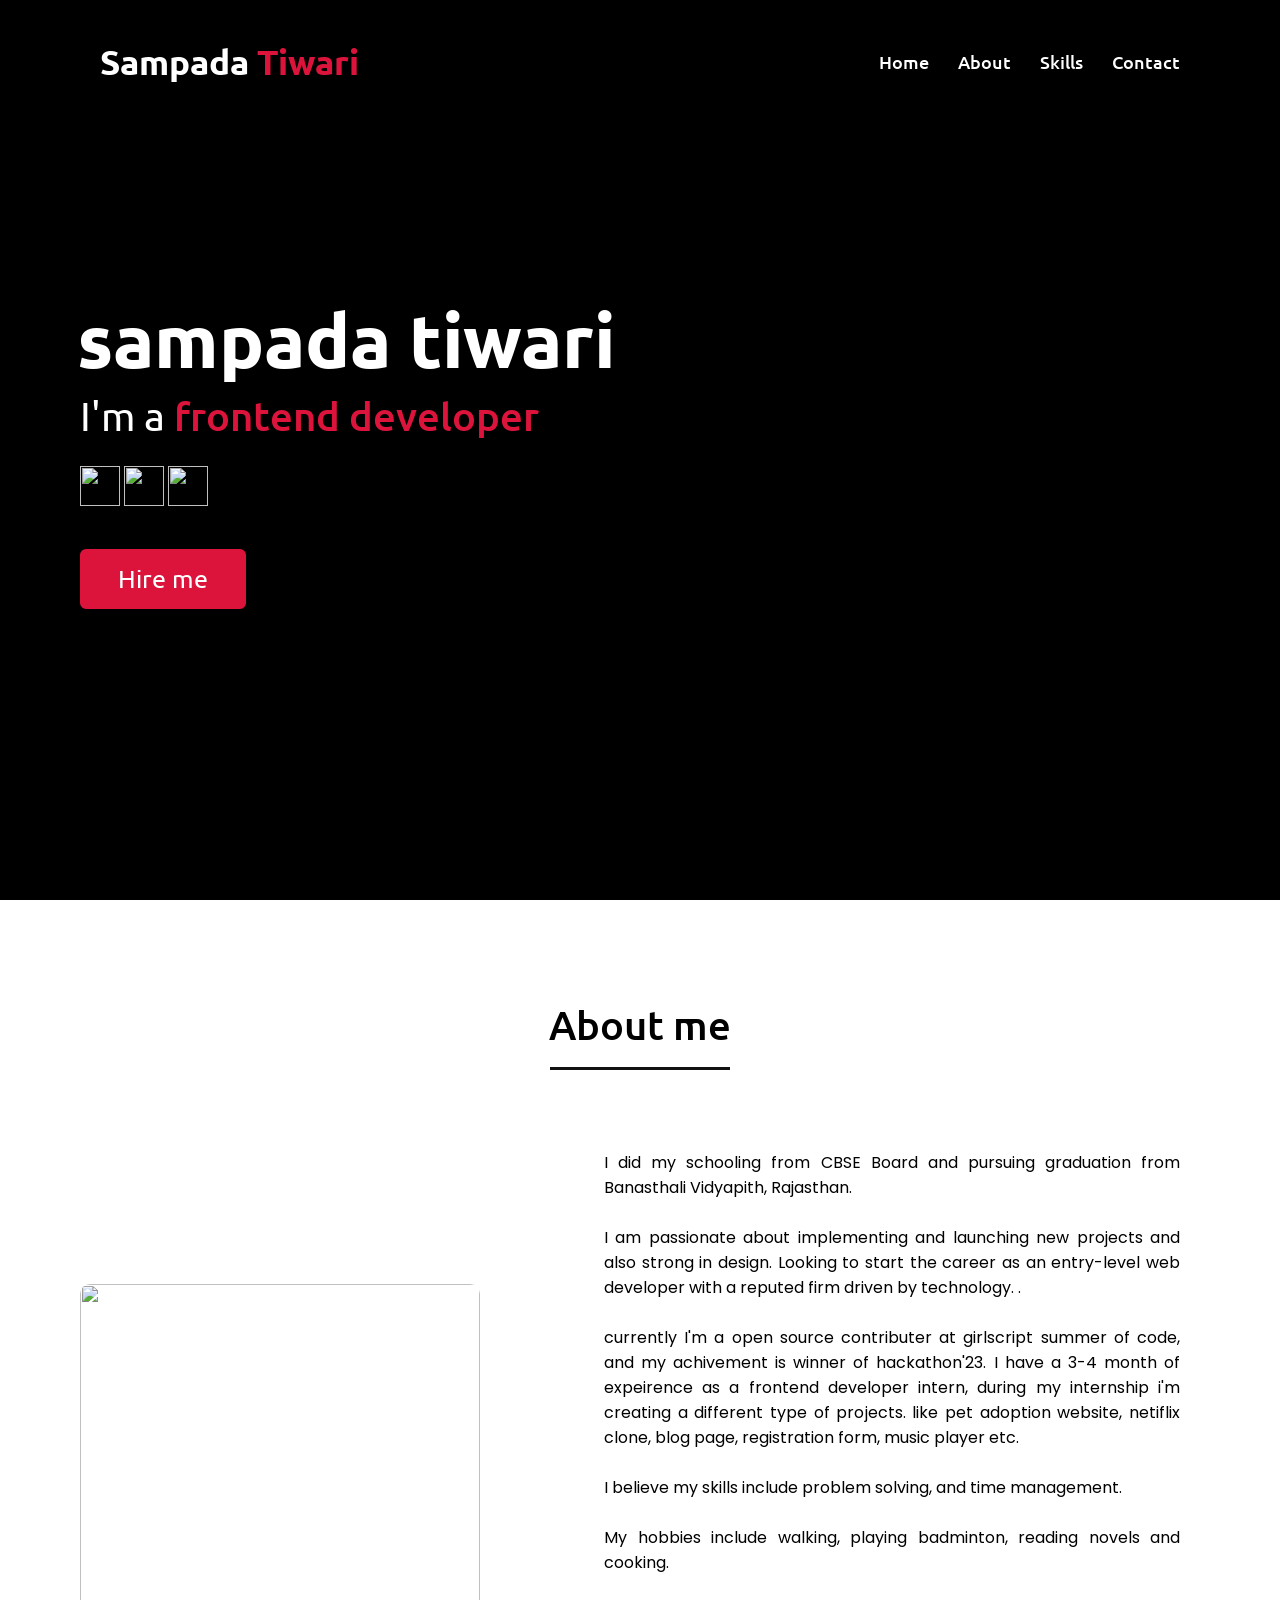
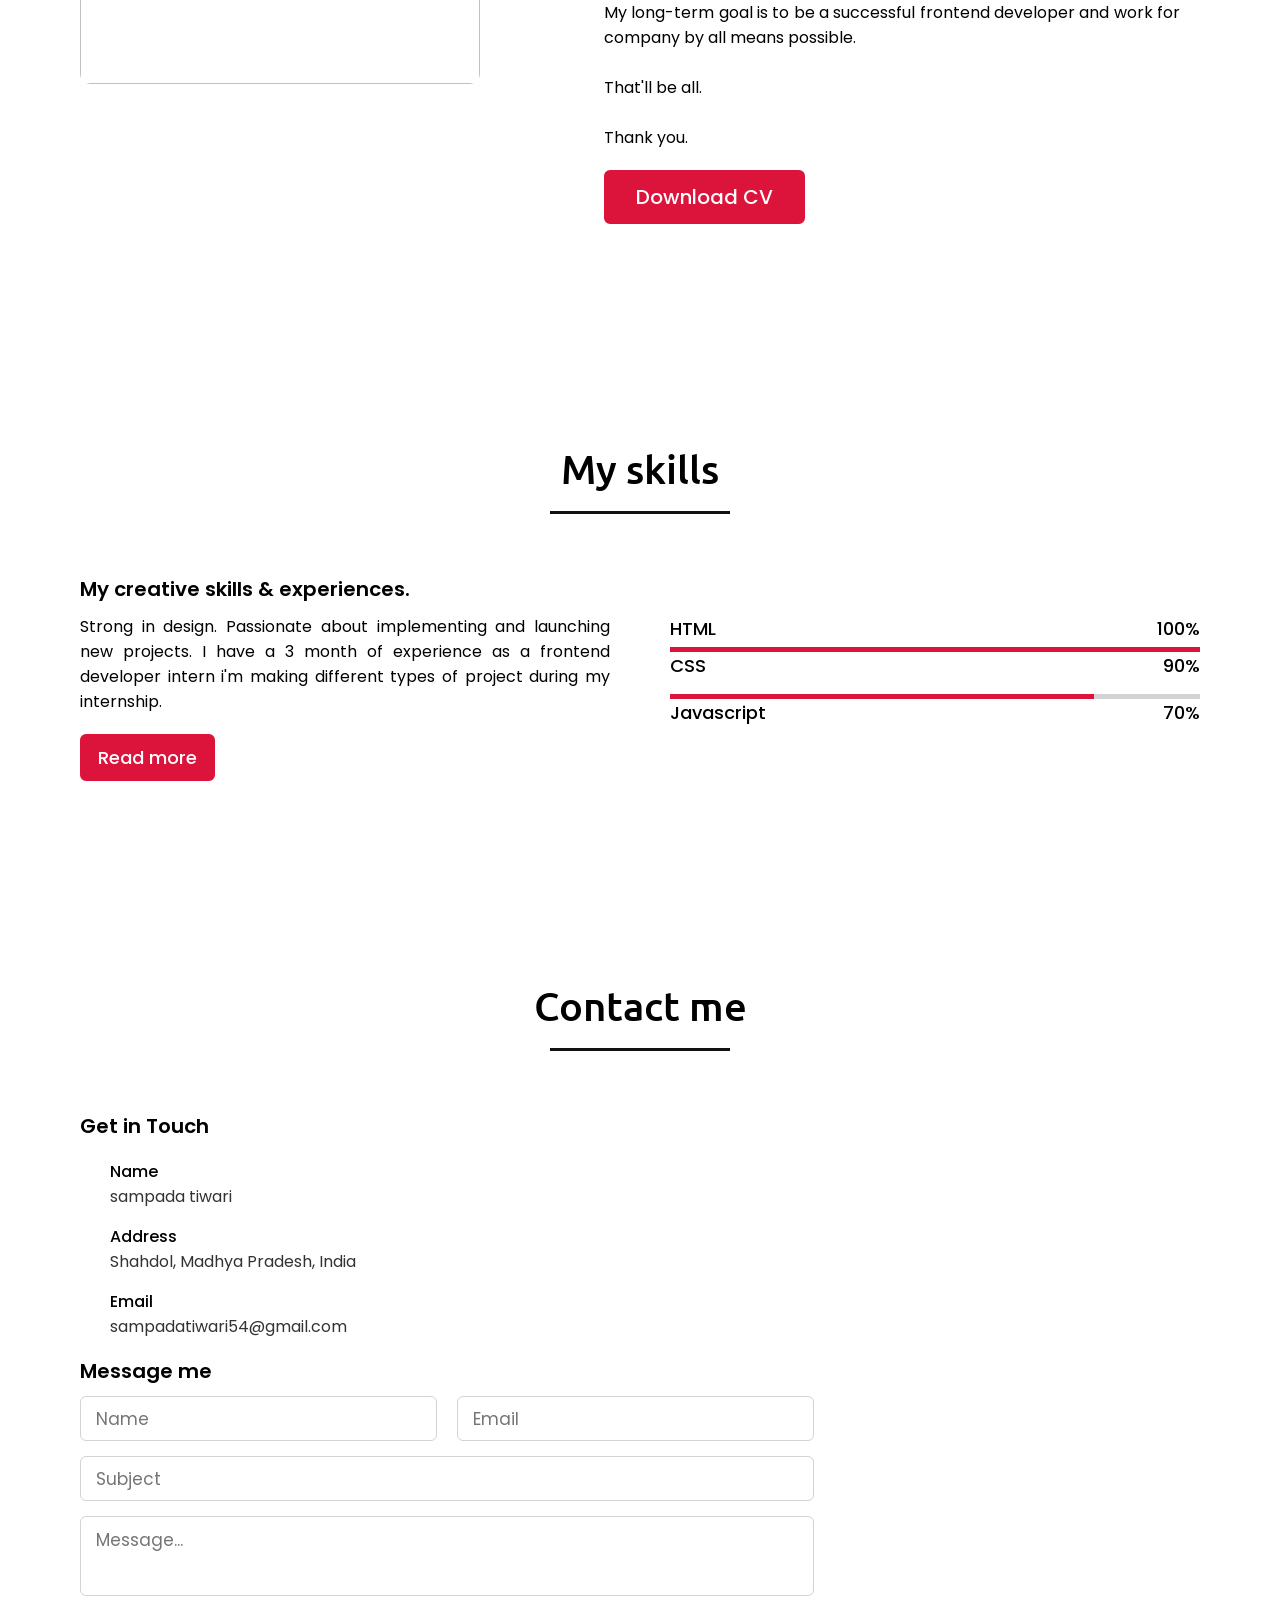
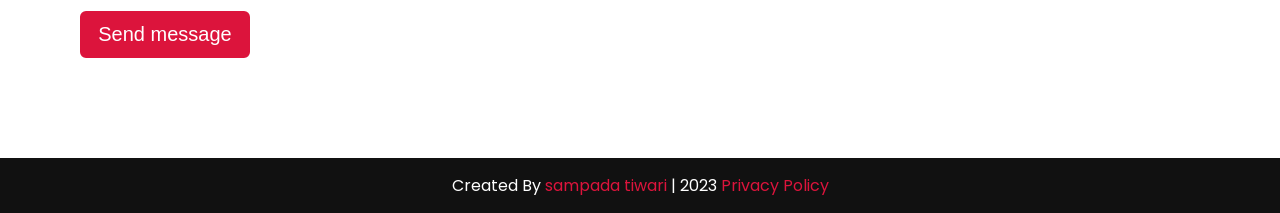
==== index.html @ 9e6a6238 "Add files via upload" ====
<!DOCTYPE html>
<html lang="en">
<head>
  <link href="assets/img/favicon.jpg" rel="apple-touch-icon">
    <meta charset="UTF-8">
    <meta name="viewport" content="width=device-width, initial-scale=1.0">
    <title>Hi there, I am sampada tiwari</title>
    <link rel="stylesheet" href="index.css">
    <script src="https://kit.fontawesome.com/a076d05399.js"></script>
    <script src="https://code.jquery.com/jquery-3.5.1.min.js"></script>
    <script src="https://cdnjs.cloudflare.com/ajax/libs/typed.js/2.0.11/typed.min.js"></script>
    <script src="https://cdnjs.cloudflare.com/ajax/libs/waypoints/4.0.1/jquery.waypoints.min.js"></script>
    <script src="https://cdnjs.cloudflare.com/ajax/libs/OwlCarousel2/2.3.4/owl.carousel.min.js"></script>
    <link rel="stylesheet" href="https://cdnjs.cloudflare.com/ajax/libs/OwlCarousel2/2.3.4/assets/owl.carousel.min.css"/>
<script src='https://kit.fontawesome.com/a076d05399.js' crossorigin='anonymous'></script>

</head>
<body>
    <div class="scroll-up-btn">
        <i class="fas fa-angle-up"></i>
    </div>
               
    <nav class="navbar">
        <div class="max-width">
            <div class="logo"><a href="#" class="hire about-img" style="padding: 20px; border-radius: 10px;">Sampada <span>Tiwari</span></a></div>
            <ul class="menu about-img" style="padding: 20px; border-radius: 10px;">
                <li><a href="#home" class="menu-btn hire">Home</a></li>
                <li><a href="#about" class="menu-btn hire">About</a></li>
                <li><a href="#skills" class="menu-btn hire">Skills</a></li>
                <li><a href="#contact" class="menu-btn hire">Contact</a></li>
            </ul>
            <div class="menu-btn">
                <i class="fas fa-bars"></i>
            </div>
        </div>
    </nav>

    <!-- home section start -->
    <section class="home" id="home">
        <div class="max-width">
            <div class="home-content">
                <div class="text-1"></div>
                <div class="text-2">sampada tiwari</div>
                <div class="text-3">I'm a <span>frontend developer</span></div>
		    <br>
		<div class="row">
            <a href="https://instagram.com/sampuu_30?igshid=MzRlODBiNWFlZA=="><img src="instagram.png" width="40px" height="40px"></a><span>  </span>
	           <a href="https://www.linkedin.com/in/sampada-tiwari-217123257"><img src="linkedln.png" width="40px" height="40px"></a><span>  </span>
		   <a href="https://github.com/Sampadatiwari"><img src="github.png" width="40px" height="40px"></a><span>  </span>
                 </div>
		    <br>
                <a href="mailto:samapdatiwari54@gmail.com" class="hire about-img">Hire me</a>
            </div>
        </div>
    </section>

    <!-- about section start -->
    <section class="about" id="about">
        <div class="max-width">
            <h2 class="title">About me</h2>
            <div class="about-content">
                <div class="column left">
                    <img src="gro.png.jpg" alt="" class="about-img" style="border-radius: 10px;"><style>
                  .about-img:hover{
                    box-shadow: 10px 10px 15px 5px rgba(1,1,1,100);
                    transform: rotate(5deg);
                   
                    transition: 0.3s;      
                  }              
                  </style>
                </div>
                <div class="column right about-img" style="padding: 20px; border-radius: 10px;">
                    <p>I did my schooling from CBSE Board and pursuing graduation from Banasthali Vidyapith, Rajasthan.
                        <br>
                        <br>
                        I am passionate about implementing and launching new projects and also strong in design. Looking to start the career as an entry-level web developer with a reputed firm driven by technology. .
                       <br>
                        <br>
                        currently I'm a open source contributer at girlscript summer of code, and my achivement is winner of hackathon'23. I have a 3-4 month of expeirence as a frontend developer intern, during my internship i'm creating a different type of projects. like pet adoption website, netiflix clone,
                        blog page, registration form, music player etc.
                        <br>
                        <br>
                        I believe my skills include problem solving, and time management.
                        <br>
                        <br>
                        My hobbies include walking, playing badminton, reading novels and cooking.
                        <br>
                        <br>
                        My long-term goal is to be a successful frontend developer and work for company by all means possible.
                        <br>
                        <br>
                        That'll be all.
                        <br>
                        <br>
                        Thank you.</p>
                    <a href="Resume-sampada-tiwari (3).pdf" download class="btn btn2">Download CV</a>
                </div>
            </div>
        </div>
    </section>
    <!-- skills section start -->
    <section class="skills" id="skills">
        <div class="max-width">
            <h2 class="title">My skills</h2>
            <div class="skills-content">
                <div class="column left">
                    <div class="text">My creative skills & experiences.</div>
                    <p>Strong in design. Passionate about implementing and launching new projects. I have a 3 month of experience as a frontend developer intern
                        i'm making different types of project during my internship.</p>
                    <a href="#" class="about-img">Read more</a>
                </div>
                <div class="column right">
                    <div class="bars">
                        <div class="info">
                            <span>HTML</span>
                            <span>100%</span>
                        </div>
                        <div class="line html"></div>
			<div class="bars">
                        <div class="info">
                            <span>CSS</span>
                            <span>90%</span>
                        </div>
                        </div>
                        <div class="line css"></div>
		        <div class="bars">
                        <div class="info">
                            <span>Javascript</span>
                            <span>70%</span>
                        </div>
                        </div>
    </section>

    <!-- contact section start -->
    <section class="contact" id="contact">
        <div class="max-width">
            <h2 class="title">Contact me</h2>
            <div class="contact-content">
                <div class="column left">
                    <div class="text">Get in Touch</div>
                    <p></p>
                    <div class="icons">
                        <div class="row">
                            <i class="fas fa-user"></i>
                            <div class="info">
                                <div class="head">Name</div>
                                <div class="sub-title">sampada tiwari</div>
                            </div>
                        </div>
                        <div class="row">
                            <i class="fas fa-map-marker-alt"></i>
                            <div class="info">
                                <div class="head">Address</div>
                                <div class="sub-title">Shahdol, Madhya Pradesh, India</div>
                            </div>
                        </div>
                        <div class="row">
                            <i class="fas fa-envelope"></i>
                            <div class="info">
                                <div class="head">Email</div>
                                <div class="sub-title">sampadatiwari54@gmail.com</div>
                            </div>
                        </div>
                    </div>
                </div>
                <div class="column right">
                    <div class="text">Message me</div>
                    <form action="https://formspree.io/f/mqkgooqj" method="POST">
                        <div class="fields">
                            <div class="field name">
                                <input type="text" placeholder="Name" name="Name" required>
                            </div>
                            <div class="field email">
                                <input type="email" placeholder="Email" name="email_id" required>
                            </div>
                        </div>
                        <div class="field">
                            <input type="text" placeholder="Subject" name="subject" required>
                        </div>
                        <div class="field textarea">
                            <textarea cols="50" rows="20" placeholder="Message..." name="message" required></textarea>
                        </div>
                        <div class="button">
                            <button type="submit">Send message</button>
                        </div>
                    </form>
                </div>
            </div>
        </div>
    </section>

    <!-- footer section start -->
    <footer>
        <span>Created By <a href="https://www.sampadaportfolio.com">sampada tiwari</a> | <span class="far fa-copyright"></span> 2023 <a href="https://github.com/PulkitSinghDev/PulkitSinghDev.github.io/blob/main/Privacy%20Policy.md">Privacy Policy</a></span>
    </footer>

    <script src="index.js"></script>
</body>
</html>
---- index.css ----
@import url('https://fonts.googleapis.com/css2?family=Poppins:wght@400;500;600;700&family=Ubuntu:wght@400;500;700&display=swap');

*{
    margin: 0;
    padding: 0;
    box-sizing: border-box;
    text-decoration: none;
}
html{
    scroll-behavior: smooth;
    cursor: url(https://github.com/Sampadatiwari), auto;
}

/* custom scroll bar */
::-webkit-scrollbar {
    width: 10px;
}
::-webkit-scrollbar-track {
    background: #f1f1f1;
}
::-webkit-scrollbar-thumb {
    background: #888;
}

::-webkit-scrollbar-thumb:hover {
    background: #555;
}

/* all similar content styling codes */
section{
    padding: 100px 0;
}
.max-width{
    max-width: 1300px;
    padding: 0 80px;
    margin: auto;
}
.about, .services, .skills, .teams, .contact, footer{
    font-family: 'Poppins', sans-serif;
}
.about .about-content, 
.services .serv-content,
.skills .skills-content,
.contact .contact-content{
    display: flex;
    flex-wrap: wrap;
    align-items: center;
    justify-content: space-between;
}
section .title{
    position: relative;
    text-align: center;
    font-size: 40px;
    font-weight: 500;
    margin-bottom: 60px;
    padding-bottom: 20px;
    font-family: 'Ubuntu', sans-serif;
}
section .title::before{
    content: "";
    position: absolute;
    bottom: 0px;
    left: 50%;
    width: 180px;
    height: 3px;
    background: #111;
    transform: translateX(-50%);
}
section .title::after{
    position: absolute;
    bottom: -8px;
    left: 50%;
    font-size: 20px;
    color: crimson;
    padding: 0 5px;
    background: #fff;
    transform: translateX(-50%);
}

/* navbar styling */
.navbar{
    position: fixed;
    width: 100%;
    z-index: 999;
    padding: 30px 0;
    font-family: 'Ubuntu', sans-serif;
    transition: all 0.3s ease;
}
.navbar.sticky{
    padding: 15px 0;
    background: crimson;
}
.navbar .max-width{
    display: flex;
    align-items: center;
    justify-content: space-between;
}
.navbar .logo .hire{
    color: #fff;
    font-size: 35px;
    font-weight: 600;
}
.navbar .logo .hire span{
    color: crimson;
    transition: all 0.3s ease;
}
.navbar.sticky .logo .hire span{
    color: #fff;
}
.navbar .menu li{
    list-style: none;
    display: inline-block;
}
.navbar .menu li .hire{
    display: block;
    color: #fff;
    font-size: 18px;
    font-weight: 500;
    margin-left: 25px;
    transition: color 0.3s ease;
}
.navbar .menu li .hire:hover{
    color: crimson;
}
.navbar.sticky .menu li a:hover{
    color: #fff;
}

/* menu btn styling */
.menu-btn{
    color: #fff;
    font-size: 23px;
    cursor: pointer;
    display: none;
}
.scroll-up-btn{
    position: fixed;
    height: 45px;
    width: 42px;
    background: crimson;
    right: 30px;
    bottom: 10px;
    text-align: center;
    line-height: 45px;
    color: #fff;
    z-index: 9999;
    font-size: 30px;
    border-radius: 6px;
    border-bottom-width: 2px;
    cursor: pointer;
    opacity: 0;
    pointer-events: none;
    transition: all 0.3s ease;
}
.scroll-up-btn.show{
    bottom: 30px;
    opacity: 1;
    pointer-events: auto;
}
.scroll-up-btn:hover{
    filter: brightness(90%);
}

  
/* home section styling */
.home{
    display: flex;
    background: url("https://yalantis.com/uploads/ckeditor/pictures/2916/dribble_perfect.gif") no-repeat center;
    background-color: black;
    height: 100vh;
    color: #fff;
    min-height: 500px;
    background-size: cover;
    background-attachment: fixed;
    font-family: 'Ubuntu', sans-serif;
}
.home .max-width{
    margin: auto 0 auto 30px;
}
.home .home-content .text-1{
    font-size: 27px;
}
.home .home-content .text-2{
    font-size: 75px;
    font-weight: 600;
    margin-left: -3px;
}
.home .home-content .text-3{
    font-size: 40px;
    margin: 5px 0;
}
.home .home-content .text-3 span{
    color: crimson;
    font-weight: 500;
}
.home .home-content .hire{
    display: inline-block;
    background: crimson;
    color: #fff;
    font-size: 25px;
    padding: 12px 36px;
    margin-top: 20px;
    font-weight: 400;
    border-radius: 6px;
    border: 2px solid crimson;
    transition: all 0.3s ease;
}
.home .home-content .hire:hover{
    color: crimson;
    background: none;
}

/* about section styling */

.about .about-content .left{
    width: 45%;
}
.about .about-content .left img{
    height: 400px;
    width: 400px;
    object-fit: cover;
    border-radius: 6px;
}
.about .about-content .right{
    width: 55%;
}
.about .about-content .right .text{
    font-size: 25px;
    font-weight: 600;
    margin-bottom: 10px;
}
.about .about-content .right .text span{
    color: crimson;
}
.about .about-content .right p{
    text-align: justify;
}
.about .about-content .right a{
    display: inline-block;
    background: crimson;
    color: #fff;
    font-size: 20px;
    font-weight: 500;
    padding: 10px 30px;
    margin-top: 20px;
    border-radius: 6px;
    border: 2px solid crimson;
    transition: all 0.3s ease;
}
.about .about-content .right a:hover{
    color: crimson;
    background: none;
}

/* skills section styling */

.skills .skills-content .column{
    width: calc(50% - 30px);
}
.skills .skills-content .left .text{
    font-size: 20px;
    font-weight: 600;
    margin-bottom: 10px;
}
.skills .skills-content .left p{
    text-align: justify;
}
.skills .skills-content .left a{
    display: inline-block;
    background: crimson;
    color: #fff;
    font-size: 18px;
    font-weight: 500;
    padding: 8px 16px;
    margin-top: 20px;
    border-radius: 6px;
    border: 2px solid crimson;
    transition: all 0.3s ease;
}
.skills .skills-content .left a:hover{
    color: crimson;
    background: none;
}
.skills .skills-content .right .bars{
    margin-bottom: 15px;
}
.skills .skills-content .right .info{
    display: flex;
    margin-bottom: 5px;
    align-items: center;
    justify-content: space-between;
}
.skills .skills-content .right span{
    font-weight: 500;
    font-size: 18px;
}
.skills .skills-content .right .line{
    height: 5px;
    width: 100%;
    background: lightgrey;
    position: relative;
}
.skills .skills-content .right .line::before{
    content: "";
    position: absolute;
    height: 100%;
    left: 0;
    top: 0;
    background: crimson;
}
.skills-content .right .html::before{
    width: 100%;
}
.skills-content .right .css::before{
    width: 80%;
}
.skills-content .right .py::before{
    width: 70%;
}
.skills-content .right .cc::before{
    width: 50%;
}
.skills-content .right .opensource::before{
    width: 75%;
}
.skills-content .right .adpi::before{
    width: 80%;
}
.skills-content .right .ai::before{
    width: 25%;
}
.skills-content .right .bld::before{
    width: 50%;
}

/* contact section styling */

.contact .contact-content .column{
    width: calc(70% - 50px);
}
.contact .contact-content .text{
    font-size: 20px;
    font-weight: 600;
    margin-bottom: 10px;
}
.contact .contact-content .left p{
    text-align: justify;
}
.contact .contact-content .left .icons{
    margin: 10px 0;
}
.contact .contact-content .row{
    display: flex;
    height: 65px;
    align-items: center;
}
.contact .contact-content .row .info{
    margin-left: 30px;
}
.contact .contact-content .row i{
    font-size: 25px;
    color: crimson;
}
.contact .contact-content .info .head{
    font-weight: 500;
}
.contact .contact-content .info .sub-title{
    color: #333;
}
.contact .right form .fields{
    display: flex;
}
.contact .right form .field,
.contact .right form .fields .field{
    height: 45px;
    width: 100%;
    margin-bottom: 15px;
}
.contact .right form .textarea{
    height: 80px;
    width: 100%;
}
.contact .right form .name{
    margin-right: 10px;
}
.contact .right form .email{
    margin-left: 10px;  
}
.contact .right form .field input,
.contact .right form .textarea textarea{
    height: 100%;
    width: 100%;
    border: 1px solid lightgrey;
    border-radius: 6px;
    outline: none;
    padding: 0 15px;
    font-size: 17px;
    font-family: 'Poppins', sans-serif;
    transition: all 0.3s ease;
}
.contact .right form .field input:focus,
.contact .right form .textarea textarea:focus{
    border-color: #b3b3b3;
}
.contact .right form .textarea textarea{
    padding-top: 10px;
    resize: none;
}
.contact .right form .button{
    height: 47px;
    width: 170px;
}
.contact .right form .button button{
    width: 100%;
    height: 100%;
    border: 2px solid crimson;
    background: crimson;
    color: #fff;
    outline: none;
    font-size: 20px;
    font-weight: 500;
    border-radius: 6px;
    cursor: pointer;
    transition: all 0.3s ease;
}
.contact .right form .button button:hover{
    color: crimson;
    background: none;
}

/* footer section styling */
footer{
    background: #111;
    padding: 15px 23px;
    color: #fff;
    text-align: center;
}
footer span a{
    color: crimson;
    text-decoration: none;
}
footer span a:hover{
    text-decoration: underline;
}


/* responsive media query start */
@media (max-width: 1300px) {
    .home .max-width{
        margin-left: 0px;
    }
}

@media (max-width: 1104px) {
    .about .about-content .left img{
        height: 350px;
        width: 350px;
    }
}

@media (max-width: 991px) {
    .max-width{
        padding: 0 50px;
    }
}
@media (max-width: 947px){
    .menu-btn{
        display: block;
        z-index: 999;
    }
    .menu-btn i.active:before{
        content: "\f00d";
    }
    .navbar .menu{
        position: fixed;
        height: 100vh;
        width: 100%;
        left: -100%;
        top: 0;
        background: #111;
        text-align: center;
        padding-top: 80px;
        transition: all 0.3s ease;
    }
    .navbar .menu.active{
        left: 0;
    }
    .navbar .menu li{
        display: block;
    }
    .navbar .menu li a{
        display: inline-block;
        margin: 20px 0;
        font-size: 25px;
    }
    .home .home-content .text-2{
        font-size: 70px;
    }
    .home .home-content .text-3{
        font-size: 35px;
    }
    .home .home-content a{
        font-size: 23px;
        padding: 10px 30px;
    }
    .max-width{
        max-width: 930px;
    }
    .about .about-content .column{
        width: 100%;
    }
    .about .about-content .left{
        display: flex;
        justify-content: center;
        margin: 0 auto 60px;
    }
    .about .about-content .right{
        flex: 100%;
    }
    .skills .skills-content .column,
    .contact .contact-content .column{
        width: 100%;
        margin-bottom: 35px;
    }
}

@media (max-width: 690px) {
    .max-width{
        padding: 0 23px;
    }
    .home .home-content .text-2{
        font-size: 60px;
    }
    .home .home-content .text-3{
        font-size: 32px;
    }
    .home .home-content a{
        font-size: 20px;
    }
}

@media (max-width: 500px) {
    .home .home-content .text-2{
        font-size: 50px;
    }
    .home .home-content .text-3{
        font-size: 27px;
    }
    .about .about-content .right .text,
    .skills .skills-content .left .text{
        font-size: 19px;
    }
    .contact .right form .fields{
        flex-direction: column;
    }
    .contact .right form .name,
    .contact .right form .email{
        margin: 0;
    }
    .scroll-up-btn{
        right: 15px;
        bottom: 15px;
        height: 38px;
        width: 35px;
        font-size: 23px;
        line-height: 38px;
    }
}
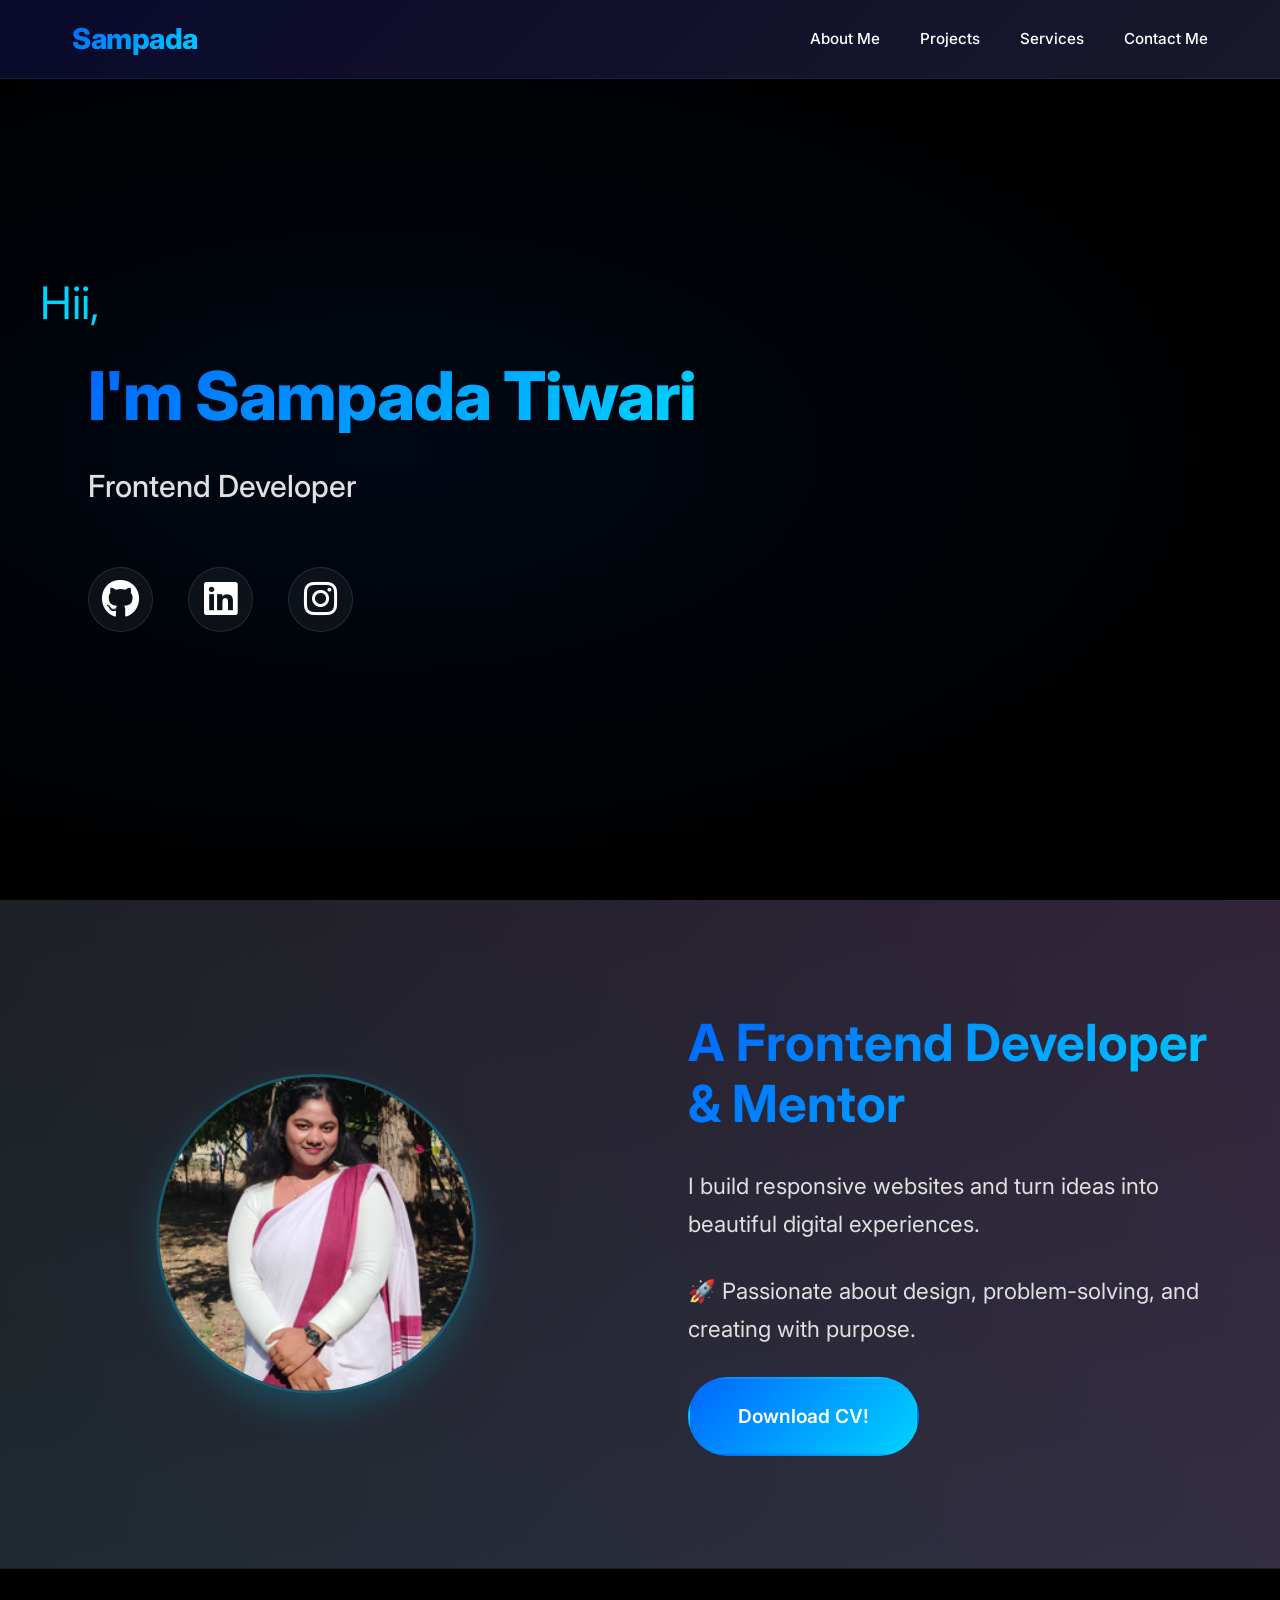
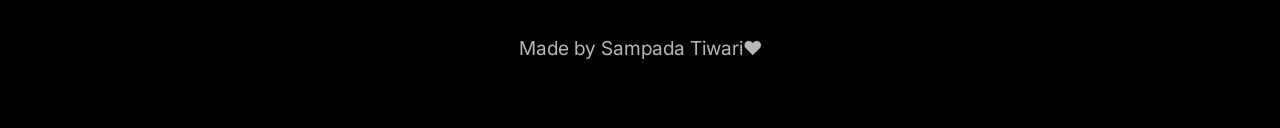
==== commit 4a7fc117: "Add files via upload" ====
--- a/index.html
+++ b/index.html
@@ -1,199 +1,891 @@
 <!DOCTYPE html>
 <html lang="en">
 <head>
-  <link href="assets/img/favicon.jpg" rel="apple-touch-icon">
     <meta charset="UTF-8">
     <meta name="viewport" content="width=device-width, initial-scale=1.0">
-    <title>Hi there, I am sampada tiwari</title>
-    <link rel="stylesheet" href="index.css">
-    <script src="https://kit.fontawesome.com/a076d05399.js"></script>
-    <script src="https://code.jquery.com/jquery-3.5.1.min.js"></script>
-    <script src="https://cdnjs.cloudflare.com/ajax/libs/typed.js/2.0.11/typed.min.js"></script>
-    <script src="https://cdnjs.cloudflare.com/ajax/libs/waypoints/4.0.1/jquery.waypoints.min.js"></script>
-    <script src="https://cdnjs.cloudflare.com/ajax/libs/OwlCarousel2/2.3.4/owl.carousel.min.js"></script>
-    <link rel="stylesheet" href="https://cdnjs.cloudflare.com/ajax/libs/OwlCarousel2/2.3.4/assets/owl.carousel.min.css"/>
-<script src='https://kit.fontawesome.com/a076d05399.js' crossorigin='anonymous'></script>
-
+    <title>Sampada Tiwari</title>
+    <link href="https://fonts.googleapis.com/css2?family=Inter:wght@300;400;500;600;700;800&display=swap" rel="stylesheet">
+    <link rel="stylesheet" href="https://cdnjs.cloudflare.com/ajax/libs/font-awesome/6.4.0/css/all.min.css">
+    <style>
+        * {
+            margin: 0;
+            padding: 0;
+            box-sizing: border-box;
+        }
+
+        :root {
+            --primary-black: #000000;
+            --deep-gray: #1a1a1a;
+            --dark-blue: #0a0a2e;
+            --neon-blue: #0066ff;
+            --accent-aqua: #00d4ff;
+            --magenta: #ff00ff;
+            --text-white: #ffffff;
+            --text-gray: #b8b8b8;
+            --text-light-gray: #e0e0e0;
+            --gradient-primary: linear-gradient(135deg, #0066ff, #00d4ff);
+            --gradient-secondary: linear-gradient(135deg, #1a1a1a, #2d2d3a);
+            --gradient-accent: linear-gradient(135deg, #00d4ff, #ff00ff);
+            --gradient-navbar: linear-gradient(135deg, rgba(10, 10, 46, 0.95), rgba(26, 26, 46, 0.95));
+        }
+
+        body {
+            font-family: 'Inter', sans-serif;
+            background-color: var(--primary-black);
+            color: var(--text-white);
+            line-height: 1.6;
+            overflow-x: hidden;
+        }
+
+        html {
+            scroll-behavior: smooth;
+        }
+
+        /* Fixed Navbar */
+        .navbar {
+            position: fixed;
+            top: 0;
+            width: 100%;
+            background: var(--gradient-navbar);
+            backdrop-filter: blur(15px);
+            border-bottom: 1px solid rgba(0, 212, 255, 0.1);
+            z-index: 1000;
+            padding: 1rem 0;
+            transition: all 0.3s ease;
+        }
+
+        .navbar.scrolled {
+            background: linear-gradient(135deg, rgba(10, 10, 46, 0.98), rgba(26, 26, 46, 0.98));
+            box-shadow: 0 2px 20px rgba(0, 102, 255, 0.15);
+        }
+
+        .nav-container {
+            max-width: 1200px;
+            margin: 0 auto;
+            display: flex;
+            justify-content: space-between;
+            align-items: center;
+            padding: 0 2rem;
+        }
+
+        .logo {
+            font-size: 1.8rem;
+            font-weight: 800;
+            background: var(--gradient-primary);
+            -webkit-background-clip: text;
+            -webkit-text-fill-color: transparent;
+            background-clip: text;
+            letter-spacing: -0.5px;
+        }
+
+        .nav-menu {
+            display: flex;
+            list-style: none;
+            gap: 2.5rem;
+        }
+
+        .nav-link {
+            color: var(--text-white);
+            text-decoration: none;
+            font-weight: 500;
+            font-size: 0.95rem;
+            position: relative;
+            transition: all 0.3s ease;
+            padding: 0.5rem 0;
+        }
+
+        .nav-link:hover {
+            color: var(--accent-aqua);
+            text-shadow: 0 0 15px rgba(0, 212, 255, 0.6);
+        }
+
+        .nav-link::after {
+            content: '';
+            position: absolute;
+            bottom: 0;
+            left: 50%;
+            width: 0;
+            height: 2px;
+            background: var(--gradient-primary);
+            transition: all 0.3s ease;
+            transform: translateX(-50%);
+            border-radius: 2px;
+        }
+
+        .nav-link:hover::after,
+        .nav-link.active::after {
+            width: 100%;
+        }
+
+        .hamburger {
+            display: none;
+            flex-direction: column;
+            cursor: pointer;
+            padding: 0.5rem;
+            transition: all 0.3s ease;
+        }
+
+        .hamburger span {
+            width: 25px;
+            height: 3px;
+            background: var(--text-white);
+            margin: 3px 0;
+            transition: all 0.3s ease;
+            border-radius: 2px;
+        }
+
+        .hamburger.active span:nth-child(1) {
+            transform: rotate(-45deg) translate(-5px, 6px);
+        }
+
+        .hamburger.active span:nth-child(2) {
+            opacity: 0;
+        }
+
+        .hamburger.active span:nth-child(3) {
+            transform: rotate(45deg) translate(-5px, -6px);
+        }
+
+        /* Hero Section */
+        .hero {
+            min-height: 100vh;
+            background: var(--primary-black);
+            display: flex;
+            align-items: center;
+            padding: 0 2rem;
+            position: relative;
+        }
+
+        .hero::before {
+            content: '';
+            position: absolute;
+            top: 0;
+            left: 0;
+            right: 0;
+            bottom: 0;
+            background: radial-gradient(ellipse at 30% 50%, rgba(0, 102, 255, 0.08) 0%, transparent 70%);
+            pointer-events: none;
+        }
+
+        .hero-content {
+            max-width: 1200px;
+            margin: 0 auto;
+            width: 100%;
+            position: relative;
+            z-index: 2;
+            display: flex;
+            flex-direction: column;
+            align-items: flex-start;
+        }
+
+        .hero-greeting {
+            font-size: 2.8rem;
+            color: var(--accent-aqua);
+            margin-bottom: 1.2rem;
+            opacity: 0;
+            animation: slideInLeft 1s ease 0.5s forwards;
+            font-weight: 400;
+            align-self: flex-start;
+        }
+
+        .hero-name {
+            font-size: 4.2rem;
+            font-weight: 800;
+            margin-bottom: 1.8rem;
+            margin-left: 3rem;
+            opacity: 0;
+            animation: fadeInUp 1s ease 1s forwards;
+            background: var(--gradient-primary);
+            -webkit-background-clip: text;
+            -webkit-text-fill-color: transparent;
+            background-clip: text;
+            line-height: 1.1;
+            letter-spacing: -1px;
+        }
+
+        .hero-tagline {
+            font-size: 1.9rem;
+            color: var(--text-light-gray);
+            margin-bottom: 3.5rem;
+            margin-left: 3rem;
+            min-height: 2.8rem;
+            opacity: 0;
+            animation: fadeInUp 1s ease 1.5s forwards;
+            font-weight: 500;
+            display: flex;
+            align-items: center;
+        }
+
+        .social-icons {
+            display: flex;
+            gap: 2.2rem;
+            margin-left: 3rem;
+            opacity: 0;
+            animation: fadeInUp 1s ease 2s forwards;
+        }
+
+        .social-icon {
+            color: var(--text-white);
+            font-size: 2.4rem;
+            transition: all 0.3s ease;
+            text-decoration: none;
+            padding: 1.2rem;
+            border-radius: 50%;
+            background: rgba(255, 255, 255, 0.05);
+            backdrop-filter: blur(10px);
+            border: 1px solid rgba(255, 255, 255, 0.1);
+            width: 65px;
+            height: 65px;
+            display: flex;
+            align-items: center;
+            justify-content: center;
+        }
+
+        .social-icon:hover {
+            color: var(--accent-aqua);
+            transform: translateY(-10px) scale(1.15);
+            text-shadow: 0 0 25px var(--accent-aqua);
+            background: rgba(0, 212, 255, 0.15);
+            border-color: var(--accent-aqua);
+            animation: socialBounce 0.6s ease;
+        }
+
+        /* About Section */
+        .about {
+            padding: 7rem 2rem;
+            background: var(--gradient-secondary);
+            position: relative;
+        }
+
+        .about::before {
+            content: '';
+            position: absolute;
+            top: 0;
+            left: 0;
+            right: 0;
+            bottom: 0;
+            background: linear-gradient(45deg, rgba(0, 212, 255, 0.05) 0%, rgba(255, 0, 255, 0.05) 100%);
+            pointer-events: none;
+        }
+
+        .container {
+            max-width: 1200px;
+            margin: 0 auto;
+            position: relative;
+            z-index: 2;
+        }
+
+        .about-content {
+            display: grid;
+            grid-template-columns: 1fr 1fr;
+            gap: 6rem;
+            align-items: center;
+        }
+
+        .about-illustration {
+            display: flex;
+            justify-content: center;
+            align-items: center;
+        }
+
+        .about-img-circle {
+            width: 100%;
+            max-width: 320px;
+            aspect-ratio: 1/1;
+            object-fit: cover;
+            border-radius: 50%;
+            background-color: transparent;
+            box-shadow: 0 15px 35px rgba(0, 212, 255, 0.2);
+            animation: float 4s ease-in-out infinite;
+            transition: all 0.3s ease;
+            border: 3px solid rgba(0, 212, 255, 0.3);
+        }
+
+        .about-img-circle:hover {
+            transform: scale(1.08);
+            box-shadow: 0 20px 45px rgba(0, 212, 255, 0.3);
+            border-color: var(--accent-aqua);
+        }
+
+        /* Placeholder for when no image is provided */
+        .about-placeholder {
+            width: 320px;
+            height: 320px;
+            border-radius: 50%;
+            background: var(--gradient-accent);
+            display: flex;
+            align-items: center;
+            justify-content: center;
+            font-size: 4.5rem;
+            color: var(--text-white);
+            animation: float 4s ease-in-out infinite;
+            transition: all 0.3s ease;
+            box-shadow: 0 15px 35px rgba(0, 212, 255, 0.2);
+            border: 3px solid rgba(0, 212, 255, 0.3);
+        }
+
+        .about-placeholder:hover {
+            transform: scale(1.08);
+            box-shadow: 0 20px 45px rgba(0, 212, 255, 0.3);
+            border-color: var(--accent-aqua);
+        }
+
+        .about-text h2 {
+            font-size: 3.2rem;
+            margin-bottom: 2rem;
+            background: var(--gradient-primary);
+            -webkit-background-clip: text;
+            -webkit-text-fill-color: transparent;
+            background-clip: text;
+            font-weight: 700;
+            line-height: 1.2;
+        }
+
+        .about-text p {
+            font-size: 1.4rem;
+            color: var(--text-light-gray);
+            margin-bottom: 1.8rem;
+            line-height: 1.7;
+            font-weight: 400;
+        }
+
+        .cta-button {
+            display: inline-flex;
+            align-items: center;
+            gap: 0.8rem;
+            padding: 1.4rem 3rem;
+            background: var(--gradient-primary);
+            color: var(--text-white);
+            text-decoration: none;
+            border-radius: 50px;
+            font-weight: 600;
+            font-size: 1.2rem;
+            transition: all 0.3s ease;
+            border: 2px solid transparent;
+            position: relative;
+            overflow: hidden;
+        }
+
+        .cta-button::before {
+            content: '';
+            position: absolute;
+            top: 0;
+            left: -100%;
+            width: 100%;
+            height: 100%;
+            background: linear-gradient(90deg, transparent, rgba(255, 255, 255, 0.2), transparent);
+            transition: left 0.5s ease;
+        }
+
+        .cta-button:hover::before {
+            left: 100%;
+        }
+
+        .cta-button:hover {
+            transform: translateY(-4px) scale(1.05);
+            box-shadow: 0 20px 50px rgba(0, 212, 255, 0.4);
+            border-color: var(--accent-aqua);
+        }
+
+        /* Footer */
+        .footer {
+            background: var(--primary-black);
+            padding: 4rem 2rem;
+            text-align: center;
+            border-top: 1px solid rgba(255, 255, 255, 0.1);
+        }
+
+        .footer p {
+            color: var(--text-gray);
+            font-size: 1.2rem;
+            font-weight: 400;
+        }
+
+        .heart {
+            color: #ff6b6b;
+            animation: heartbeat 1.8s ease-in-out infinite;
+            margin: 0 10px;
+            font-size: 1.4rem;
+            transition: all 0.3s ease;
+            cursor: pointer;
+        }
+
+        .heart:hover {
+            animation: heartGlow 1s ease-in-out;
+            text-shadow: 0 0 20px #ff6b6b;
+            transform: scale(1.3);
+        }
+
+        /* Animations */
+        @keyframes slideInLeft {
+            from {
+                opacity: 0;
+                transform: translateX(-60px);
+            }
+            to {
+                opacity: 1;
+                transform: translateX(0);
+            }
+        }
+
+        @keyframes fadeInUp {
+            from {
+                opacity: 0;
+                transform: translateY(50px);
+            }
+            to {
+                opacity: 1;
+                transform: translateY(0);
+            }
+        }
+
+        @keyframes float {
+            0%, 100% {
+                transform: translateY(0px);
+            }
+            50% {
+                transform: translateY(-20px);
+            }
+        }
+
+        @keyframes heartbeat {
+            0%, 100% {
+                transform: scale(1);
+            }
+            50% {
+                transform: scale(1.4);
+            }
+        }
+
+        @keyframes heartGlow {
+            0%, 100% {
+                transform: scale(1);
+                text-shadow: 0 0 10px #ff6b6b;
+            }
+            50% {
+                transform: scale(1.5);
+                text-shadow: 0 0 25px #ff6b6b;
+            }
+        }
+
+        @keyframes socialBounce {
+            0%, 20%, 50%, 80%, 100% {
+                transform: translateY(-10px) scale(1.15);
+            }
+            40% {
+                transform: translateY(-15px) scale(1.2);
+            }
+            60% {
+                transform: translateY(-8px) scale(1.12);
+            }
+        }
+
+        @keyframes taglineSlide {
+            0% {
+                opacity: 1;
+                transform: translateY(0) translateX(0);
+            }
+            20% {
+                opacity: 0;
+                transform: translateY(-15px) translateX(-10px);
+            }
+            80% {
+                opacity: 0;
+                transform: translateY(15px) translateX(10px);
+            }
+            100% {
+                opacity: 1;
+                transform: translateY(0) translateX(0);
+            }
+        }
+
+        /* Responsive Design */
+        @media (max-width: 768px) {
+            .hamburger {
+                display: flex;
+            }
+
+            .nav-menu {
+                position: fixed;
+                left: -100%;
+                top: 80px;
+                flex-direction: column;
+                background: var(--gradient-navbar);
+                backdrop-filter: blur(20px);
+                width: 100%;
+                text-align: center;
+                transition: all 0.3s ease;
+                padding: 2rem 0;
+                border-top: 1px solid rgba(0, 212, 255, 0.2);
+            }
+
+            .nav-menu.active {
+                left: 0;
+            }
+
+            .nav-menu li {
+                margin: 1.8rem 0;
+            }
+
+            .hero {
+                justify-content: center;
+                text-align: center;
+                padding: 0 1rem;
+            }
+
+            .hero-content {
+                align-items: center;
+            }
+
+            .hero-greeting {
+                align-self: center;
+                font-size: 2.2rem;
+            }
+
+            .hero-name {
+                font-size: 3rem;
+                margin-left: 0;
+            }
+
+            .hero-tagline {
+                font-size: 1.5rem;
+                margin-left: 0;
+                justify-content: center;
+            }
+
+            .social-icons {
+                margin-left: 0;
+                justify-content: center;
+                gap: 1.8rem;
+            }
+
+            .about {
+                padding: 5rem 1rem;
+            }
+
+            .about-content {
+                grid-template-columns: 1fr;
+                gap: 4rem;
+                text-align: center;
+            }
+
+            .about-img-circle,
+            .about-placeholder {
+                max-width: 280px;
+                width: 280px;
+                height: 280px;
+            }
+
+            .about-text h2 {
+                font-size: 2.5rem;
+            }
+
+            .about-text p {
+                font-size: 1.2rem;
+            }
+
+            .social-icon {
+                font-size: 2rem;
+                width: 55px;
+                height: 55px;
+            }
+        }
+
+        @media (max-width: 480px) {
+            .nav-container {
+                padding: 0 1rem;
+            }
+
+            .hero-name {
+                font-size: 2.4rem;
+            }
+
+            .hero-greeting {
+                font-size: 1.8rem;
+            }
+
+            .hero-tagline {
+                font-size: 1.3rem;
+            }
+
+            .about-img-circle,
+            .about-placeholder {
+                max-width: 220px;
+                width: 220px;
+                height: 220px;
+            }
+
+            .about-text h2 {
+                font-size: 2rem;
+            }
+
+            .cta-button {
+                padding: 1.2rem 2.5rem;
+                font-size: 1.1rem;
+            }
+
+            .social-icon {
+                width: 50px;
+                height: 50px;
+                font-size: 1.8rem;
+            }
+
+            .social-icons {
+                gap: 1.5rem;
+            }
+        }
+
+        /* Scroll reveal animations */
+        .fade-in {
+            opacity: 0;
+            transform: translateY(40px);
+            transition: all 1s ease;
+        }
+
+        .fade-in.visible {
+            opacity: 1;
+            transform: translateY(0);
+        }
+    </style>
 </head>
 <body>
-    <div class="scroll-up-btn">
-        <i class="fas fa-angle-up"></i>
-    </div>
-               
-    <nav class="navbar">
-        <div class="max-width">
-            <div class="logo"><a href="#" class="hire about-img" style="padding: 20px; border-radius: 10px;">Sampada <span>Tiwari</span></a></div>
-            <ul class="menu about-img" style="padding: 20px; border-radius: 10px;">
-                <li><a href="#home" class="menu-btn hire">Home</a></li>
-                <li><a href="#about" class="menu-btn hire">About</a></li>
-                <li><a href="#skills" class="menu-btn hire">Skills</a></li>
-                <li><a href="#contact" class="menu-btn hire">Contact</a></li>
+    <!-- Fixed Navbar -->
+    <nav class="navbar" id="navbar">
+        <div class="nav-container">
+            <div class="logo">Sampada</div>
+            <ul class="nav-menu" id="nav-menu">
+                <li><a href="about.html" class="nav-link">About Me</a></li>
+                <li><a href="project.html" class="nav-link">Projects</a></li>
+                <li><a href="services.html" class="nav-link">Services</a></li>
+                <li><a href="contactme.html" class="nav-link">Contact Me</a></li>
             </ul>
-            <div class="menu-btn">
-                <i class="fas fa-bars"></i>
+            <div class="hamburger" id="hamburger">
+                <span></span>
+                <span></span>
+                <span></span>
             </div>
         </div>
     </nav>
 
-    <!-- home section start -->
-    <section class="home" id="home">
-        <div class="max-width">
-            <div class="home-content">
-                <div class="text-1"></div>
-                <div class="text-2">sampada tiwari</div>
-                <div class="text-3">I'm a <span>frontend developer</span></div>
-		    <br>
-		<div class="row">
-            <a href="https://instagram.com/sampuu_30?igshid=MzRlODBiNWFlZA=="><img src="instagram.png" width="40px" height="40px"></a><span>  </span>
-	           <a href="https://www.linkedin.com/in/sampada-tiwari-217123257"><img src="linkedln.png" width="40px" height="40px"></a><span>  </span>
-		   <a href="https://github.com/Sampadatiwari"><img src="github.png" width="40px" height="40px"></a><span>  </span>
-                 </div>
-		    <br>
-                <a href="mailto:samapdatiwari54@gmail.com" class="hire about-img">Hire me</a>
+    <!-- Hero Section -->
+    <section class="hero" id="home">
+        <div class="hero-content">
+            <div class="hero-greeting">Hii,</div>
+            <h1 class="hero-name">I'm Sampada Tiwari</h1>
+            <div class="hero-tagline" id="tagline">Frontend Developer</div>
+            <div class="social-icons">
+                <a href="https://github.com/Sampadatiwari30" target="_blank" class="social-icon" aria-label="GitHub">
+                    <i class="fab fa-github"></i>
+                </a>
+                <a href="https://www.linkedin.com/in/sampada-tiwari-217123257" target="_blank" class="social-icon" aria-label="LinkedIn">
+                    <i class="fab fa-linkedin"></i>
+                </a>
+                <a href="https://www.instagram.com/sampadatiwari29?igsh=MXF5ZDVzMWwyemIyag==" target="_blank" class="social-icon" aria-label="Instagram">
+                    <i class="fab fa-instagram"></i>
+                </a>
             </div>
         </div>
     </section>
 
-    <!-- about section start -->
-    <section class="about" id="about">
-        <div class="max-width">
-            <h2 class="title">About me</h2>
-            <div class="about-content">
-                <div class="column left">
-                    <img src="gro.png.jpg" alt="" class="about-img" style="border-radius: 10px;"><style>
-                  .about-img:hover{
-                    box-shadow: 10px 10px 15px 5px rgba(1,1,1,100);
-                    transform: rotate(5deg);
-                   
-                    transition: 0.3s;      
-                  }              
-                  </style>
-                </div>
-                <div class="column right about-img" style="padding: 20px; border-radius: 10px;">
-                    <p>I did my schooling from CBSE Board and pursuing graduation from Banasthali Vidyapith, Rajasthan.
-                        <br>
-                        <br>
-                        I am passionate about implementing and launching new projects and also strong in design. Looking to start the career as an entry-level web developer with a reputed firm driven by technology. .
-                       <br>
-                        <br>
-                        currently I'm a open source contributer at girlscript summer of code, and my achivement is winner of hackathon'23. I have a 3-4 month of expeirence as a frontend developer intern, during my internship i'm creating a different type of projects. like pet adoption website, netiflix clone,
-                        blog page, registration form, music player etc.
-                        <br>
-                        <br>
-                        I believe my skills include problem solving, and time management.
-                        <br>
-                        <br>
-                        My hobbies include walking, playing badminton, reading novels and cooking.
-                        <br>
-                        <br>
-                        My long-term goal is to be a successful frontend developer and work for company by all means possible.
-                        <br>
-                        <br>
-                        That'll be all.
-                        <br>
-                        <br>
-                        Thank you.</p>
-                    <a href="Resume-sampada-tiwari (3).pdf" download class="btn btn2">Download CV</a>
-                </div>
-            </div>
-        </div>
-    </section>
-    <!-- skills section start -->
-    <section class="skills" id="skills">
-        <div class="max-width">
-            <h2 class="title">My skills</h2>
-            <div class="skills-content">
-                <div class="column left">
-                    <div class="text">My creative skills & experiences.</div>
-                    <p>Strong in design. Passionate about implementing and launching new projects. I have a 3 month of experience as a frontend developer intern
-                        i'm making different types of project during my internship.</p>
-                    <a href="#" class="about-img">Read more</a>
-                </div>
-                <div class="column right">
-                    <div class="bars">
-                        <div class="info">
-                            <span>HTML</span>
-                            <span>100%</span>
-                        </div>
-                        <div class="line html"></div>
-			<div class="bars">
-                        <div class="info">
-                            <span>CSS</span>
-                            <span>90%</span>
-                        </div>
-                        </div>
-                        <div class="line css"></div>
-		        <div class="bars">
-                        <div class="info">
-                            <span>Javascript</span>
-                            <span>70%</span>
-                        </div>
-                        </div>
-    </section>
-
-    <!-- contact section start -->
-    <section class="contact" id="contact">
-        <div class="max-width">
-            <h2 class="title">Contact me</h2>
-            <div class="contact-content">
-                <div class="column left">
-                    <div class="text">Get in Touch</div>
-                    <p></p>
-                    <div class="icons">
-                        <div class="row">
-                            <i class="fas fa-user"></i>
-                            <div class="info">
-                                <div class="head">Name</div>
-                                <div class="sub-title">sampada tiwari</div>
-                            </div>
-                        </div>
-                        <div class="row">
-                            <i class="fas fa-map-marker-alt"></i>
-                            <div class="info">
-                                <div class="head">Address</div>
-                                <div class="sub-title">Shahdol, Madhya Pradesh, India</div>
-                            </div>
-                        </div>
-                        <div class="row">
-                            <i class="fas fa-envelope"></i>
-                            <div class="info">
-                                <div class="head">Email</div>
-                                <div class="sub-title">sampadatiwari54@gmail.com</div>
-                            </div>
-                        </div>
-                    </div>
-                </div>
-                <div class="column right">
-                    <div class="text">Message me</div>
-                    <form action="https://formspree.io/f/mqkgooqj" method="POST">
-                        <div class="fields">
-                            <div class="field name">
-                                <input type="text" placeholder="Name" name="Name" required>
-                            </div>
-                            <div class="field email">
-                                <input type="email" placeholder="Email" name="email_id" required>
-                            </div>
-                        </div>
-                        <div class="field">
-                            <input type="text" placeholder="Subject" name="subject" required>
-                        </div>
-                        <div class="field textarea">
-                            <textarea cols="50" rows="20" placeholder="Message..." name="message" required></textarea>
-                        </div>
-                        <div class="button">
-                            <button type="submit">Send message</button>
-                        </div>
-                    </form>
-                </div>
-            </div>
-        </div>
-    </section>
-
-    <!-- footer section start -->
-    <footer>
-        <span>Created By <a href="https://www.sampadaportfolio.com">sampada tiwari</a> | <span class="far fa-copyright"></span> 2023 <a href="https://github.com/PulkitSinghDev/PulkitSinghDev.github.io/blob/main/Privacy%20Policy.md">Privacy Policy</a></span>
+    <!-- About Me Section -->
+ <!-- About Me Section -->
+<section class="about fade-in" id="about">
+  <div class="container">
+    <div class="about-content">
+      
+      <!-- Image Column -->
+      <div class="about-illustration">
+        <img src="sampada.png" alt="Sampada Tiwari" class="about-img-circle"/>
+      </div>
+      
+      <!-- Text Column -->
+      <div class="about-text">
+        <h2>A Frontend Developer & Mentor</h2>
+        <p>I build responsive websites and turn ideas into beautiful digital experiences.</p>
+        <p>🚀 Passionate about design, problem-solving, and creating with purpose.</p>
+        <a href="Sampada_resume_2025.pdf" class="cta-button">
+          Download CV!
+        </a>
+      </div>
+
+    </div>
+  </div>
+</section>
+
+
+    <!-- Footer -->
+    <footer class="footer">
+        <p>Made by Sampada Tiwari❤️</p>
     </footer>
 
-    <script src="index.js"></script>
+    <script>
+        // Smooth tagline animation with slide effect
+        const taglines = [
+            "Frontend Developer",
+            "Mentor", 
+            "🚀 Innovation Enthusiast"
+        ];
+        
+        let currentTagline = 0;
+        const taglineElement = document.getElementById('tagline');
+        
+        function rotateTagline() {
+            // Apply smooth slide animation
+            taglineElement.style.animation = 'taglineSlide 0.8s ease-in-out';
+            
+            setTimeout(() => {
+                currentTagline = (currentTagline + 1) % taglines.length;
+                taglineElement.textContent = taglines[currentTagline];
+            }, 100); // Change text during animation
+            
+            // Reset animation after completion
+            setTimeout(() => {
+                taglineElement.style.animation = '';
+            }, 20);
+        }
+        
+        // Start tagline rotation after initial animations complete
+        setTimeout(() => {
+            setInterval(rotateTagline, 3000); // Change every 3 seconds for smooth reading
+        }, 3000);
+
+        // Mobile hamburger menu toggle with smooth animation
+        const hamburger = document.getElementById('hamburger');
+        const navMenu = document.getElementById('nav-menu');
+        
+        hamburger.addEventListener('click', () => {
+            hamburger.classList.toggle('active');
+            navMenu.classList.toggle('active');
+        });
+
+        // Close mobile menu when clicking on a link
+        document.querySelectorAll('.nav-link').forEach(link => {
+            link.addEventListener('click', () => {
+                hamburger.classList.remove('active');
+                navMenu.classList.remove('active');
+            });
+        });
+
+        // Smooth scrolling for navigation links
+        document.querySelectorAll('a[href^="#"]').forEach(anchor => {
+            anchor.addEventListener('click', function (e) {
+                e.preventDefault();
+                const target = document.querySelector(this.getAttribute('href'));
+                if (target) {
+                    const offsetTop = target.offsetTop - 80; // Account for fixed navbar
+                    window.scrollTo({
+                        top: offsetTop,
+                        behavior: 'smooth'
+                    });
+                }
+            });
+        });
+
+        // Active navigation highlighting and navbar effects on scroll
+        window.addEventListener('scroll', () => {
+            const sections = document.querySelectorAll('section');
+            const navLinks = document.querySelectorAll('.nav-link');
+            const navbar = document.getElementById('navbar');
+            
+            // Add scrolled class to navbar for enhanced styling
+            if (window.scrollY > 100) {
+                navbar.classList.add('scrolled');
+            } else {
+                navbar.classList.remove('scrolled');
+            }
+            
+            // Highlight active section in navigation
+            let current = '';
+            sections.forEach(section => {
+                const sectionTop = section.offsetTop - 150;
+                const sectionHeight = section.clientHeight;
+                if (scrollY >= sectionTop && scrollY < sectionTop + sectionHeight) {
+                    current = section.getAttribute('id');
+                }
+            });
+
+            navLinks.forEach(link => {
+                link.classList.remove('active');
+                if (link.getAttribute('href').slice(1) === current) {
+                    link.classList.add('active');
+                }
+            });
+        });
+
+        // Scroll reveal animations with Intersection Observer
+        const observerOptions = {
+            threshold: 0.1,
+            rootMargin: '0px 0px -50px 0px'
+        };
+
+        const observer = new IntersectionObserver((entries) => {
+            entries.forEach(entry => {
+                if (entry.isIntersecting) {
+                    entry.target.classList.add('visible');
+                }
+            });
+        }, observerOptions);
+
+        // Observe all fade-in elements
+        document.querySelectorAll('.fade-in').forEach(el => {
+            observer.observe(el);
+        });
+
+        // Enhanced heart hover effect with smooth transitions
+        const heart = document.querySelector('.heart');
+        if (heart) {
+            heart.addEventListener('mouseenter', () => {
+                heart.style.animation = 'heartGlow 1s ease-in-out';
+            });
+            
+            heart.addEventListener('animationend', (e) => {
+                if (e.animationName === 'heartGlow') {
+                    heart.style.animation = 'heartbeat 1.8s ease-in-out infinite';
+                }
+            });
+        }
+
+        // Subtle parallax effect for hero section
+        window.addEventListener('scroll', () => {
+            const scrolled = window.pageYOffset;
+            const hero = document.querySelector('.hero');
+            if (hero && scrolled < window.innerHeight) {
+                hero.style.transform = `translateY(${scrolled * 0.2}px)`;
+            }
+        });
+
+        // Keyboard navigation support for accessibility
+        document.addEventListener('keydown', (e) => {
+            if (e.key === 'Escape' && navMenu.classList.contains('active')) {
+                hamburger.classList.remove('active');
+                navMenu.classList.remove('active');
+            }
+        });
+
+        // Smooth page load with fade-in effect
+        window.addEventListener('load', () => {
+            document.body.style.opacity = '1';
+            
+            // Add subtle entrance animation to social icons
+            const socialIcons = document.querySelectorAll('.social-icon');
+            socialIcons.forEach((icon, index) => {
+                setTimeout(() => {
+                    icon.style.transform = 'translateY(0) scale(1)';
+                }, 2200 + (index * 100));
+            });
+        });
+
+        // Initialize page with smooth entrance
+        document.body.style.opacity = '0';
+        document.body.style.transition = 'opacity 0.5s ease-in-out';
+
+        // Close mobile menu when clicking outside
+        document.addEventListener('click', (e) => {
+            if (!hamburger.contains(e.target) && !navMenu.contains(e.target)) {
+                hamburger.classList.remove('active');
+                navMenu.classList.remove('active');
+            }
+        });
+    </script>
 </body>
 </html>
